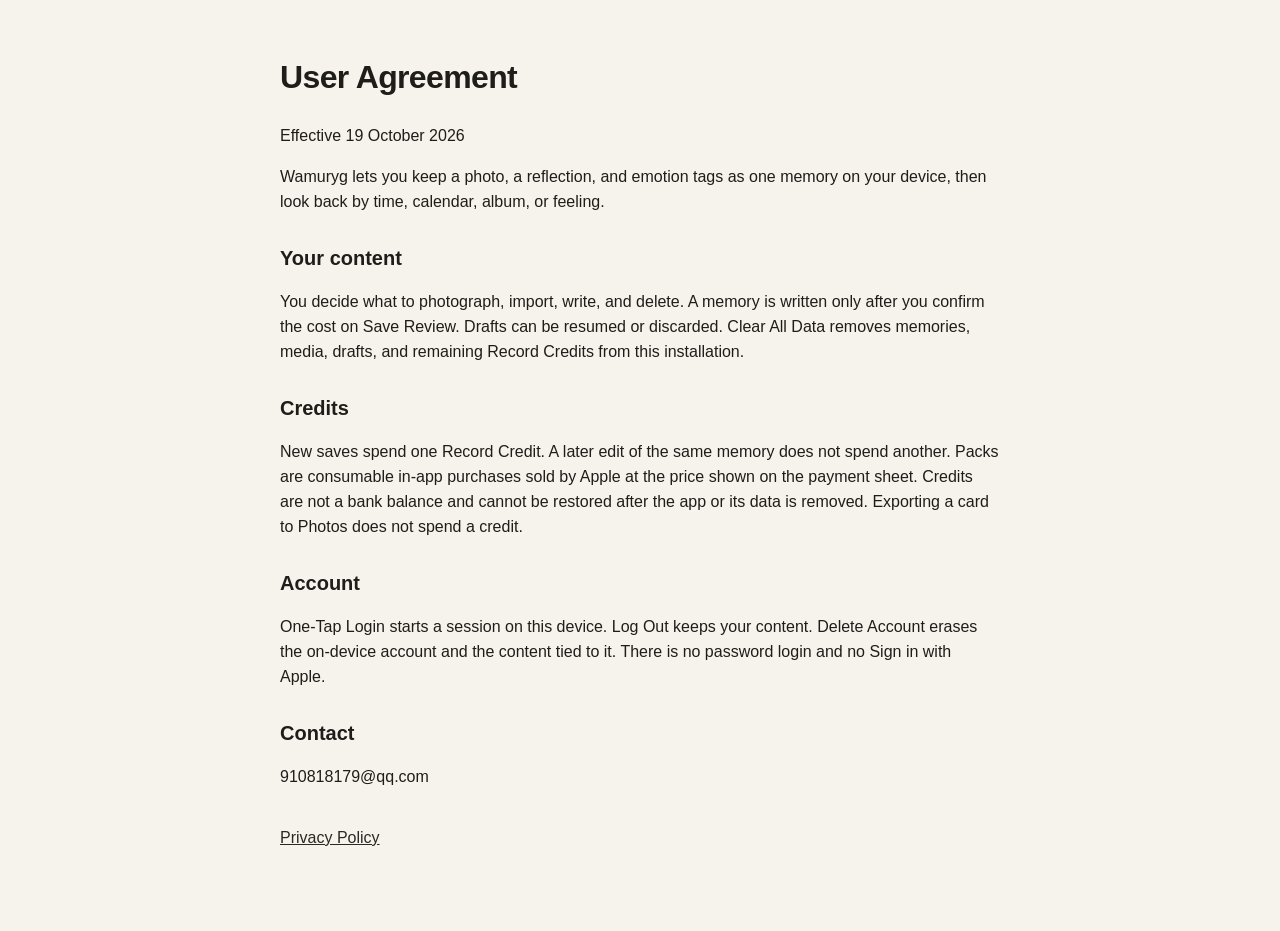
==== user-agreement.html @ b3af279c "Publish Wamuryg privacy policy and user agreement. Co-authored-by: Cursor <cursoragent@cursor.com>" ====
<!DOCTYPE html>
<html lang="en">
<head>
  <meta charset="utf-8">
  <meta name="viewport" content="width=device-width, initial-scale=1">
  <title>User Agreement</title>
  <link rel="stylesheet" href="legal.css">
</head>
<body>
<main>
  <h1>User Agreement</h1>
  <p>Effective 19 October 2026</p>
  <p>Wamuryg lets you keep a photo, a reflection, and emotion tags as one memory on your device, then look back by time, calendar, album, or feeling.</p>
  <h2>Your content</h2>
  <p>You decide what to photograph, import, write, and delete. A memory is written only after you confirm the cost on Save Review. Drafts can be resumed or discarded. Clear All Data removes memories, media, drafts, and remaining Record Credits from this installation.</p>
  <h2>Credits</h2>
  <p>New saves spend one Record Credit. A later edit of the same memory does not spend another. Packs are consumable in-app purchases sold by Apple at the price shown on the payment sheet. Credits are not a bank balance and cannot be restored after the app or its data is removed. Exporting a card to Photos does not spend a credit.</p>
  <h2>Account</h2>
  <p>One-Tap Login starts a session on this device. Log Out keeps your content. Delete Account erases the on-device account and the content tied to it. There is no password login and no Sign in with Apple.</p>
  <h2>Contact</h2>
  <p>910818179@qq.com</p>
  <footer>
    <p><a href="privacy-policy.html">Privacy Policy</a></p>
  </footer>
</main>
</body>
</html>
---- legal.css ----
body { margin: 0; background: #F6F3EC; color: #1F1D1A; font-family: -apple-system, BlinkMacSystemFont, "Segoe UI", sans-serif; line-height: 1.55; }
main { max-width: 720px; margin: 0 auto; padding: 32px 20px 64px; }
h1 { font-size: 32px; letter-spacing: -0.02em; }
h2 { font-size: 20px; margin-top: 28px; }
a { color: #2B2825; }
footer { margin-top: 36px; color: #635F59; }
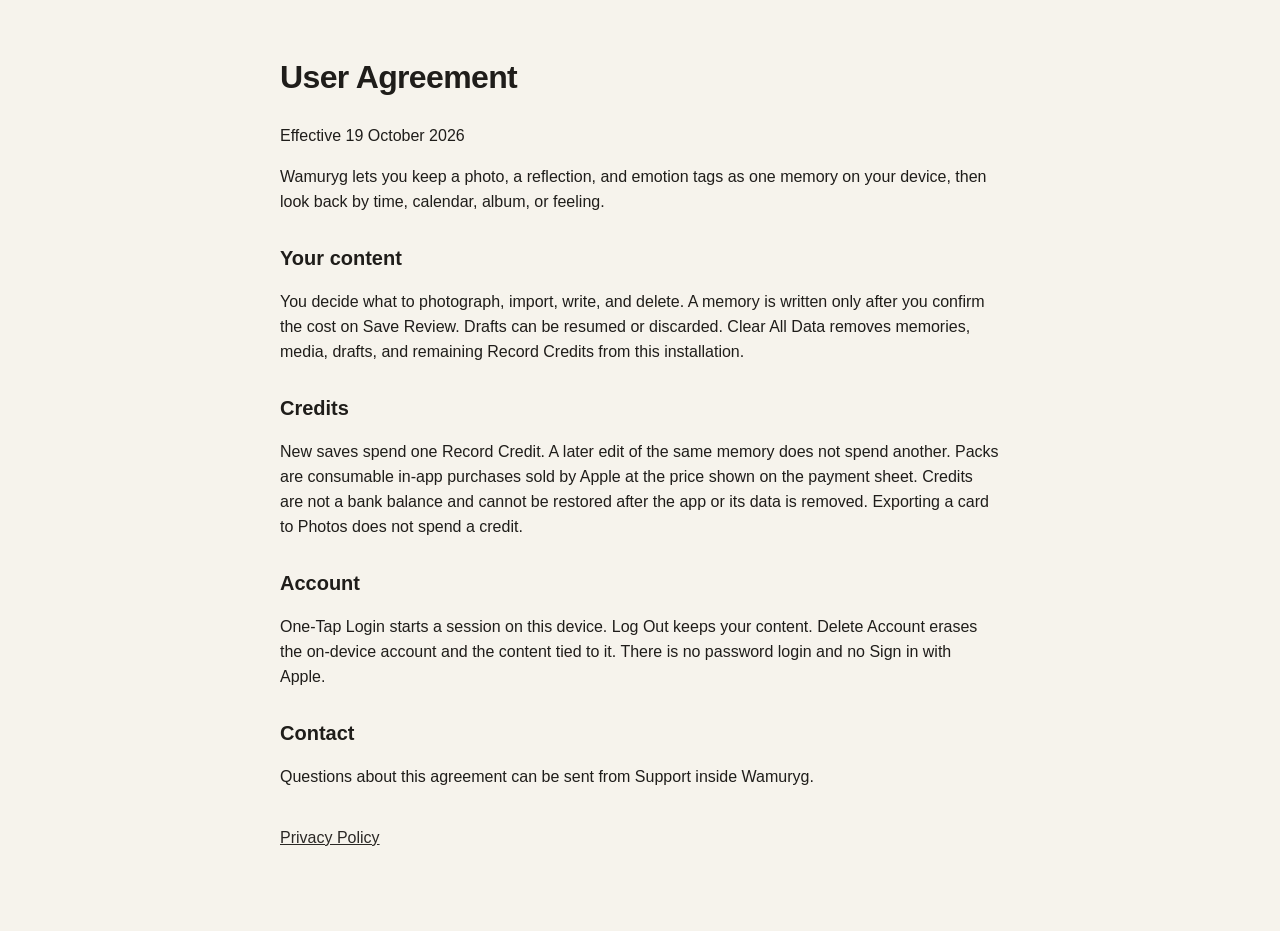
==== commit c6d6698e: "Remove the contact email from the legal pages. Co-authored-by: Cursor <cursoragent@cursor.com>" ====
--- a/user-agreement.html
+++ b/user-agreement.html
@@ -18,7 +18,7 @@
   <h2>Account</h2>
   <p>One-Tap Login starts a session on this device. Log Out keeps your content. Delete Account erases the on-device account and the content tied to it. There is no password login and no Sign in with Apple.</p>
   <h2>Contact</h2>
-  <p>910818179@qq.com</p>
+  <p>Questions about this agreement can be sent from Support inside Wamuryg.</p>
   <footer>
     <p><a href="privacy-policy.html">Privacy Policy</a></p>
   </footer>
